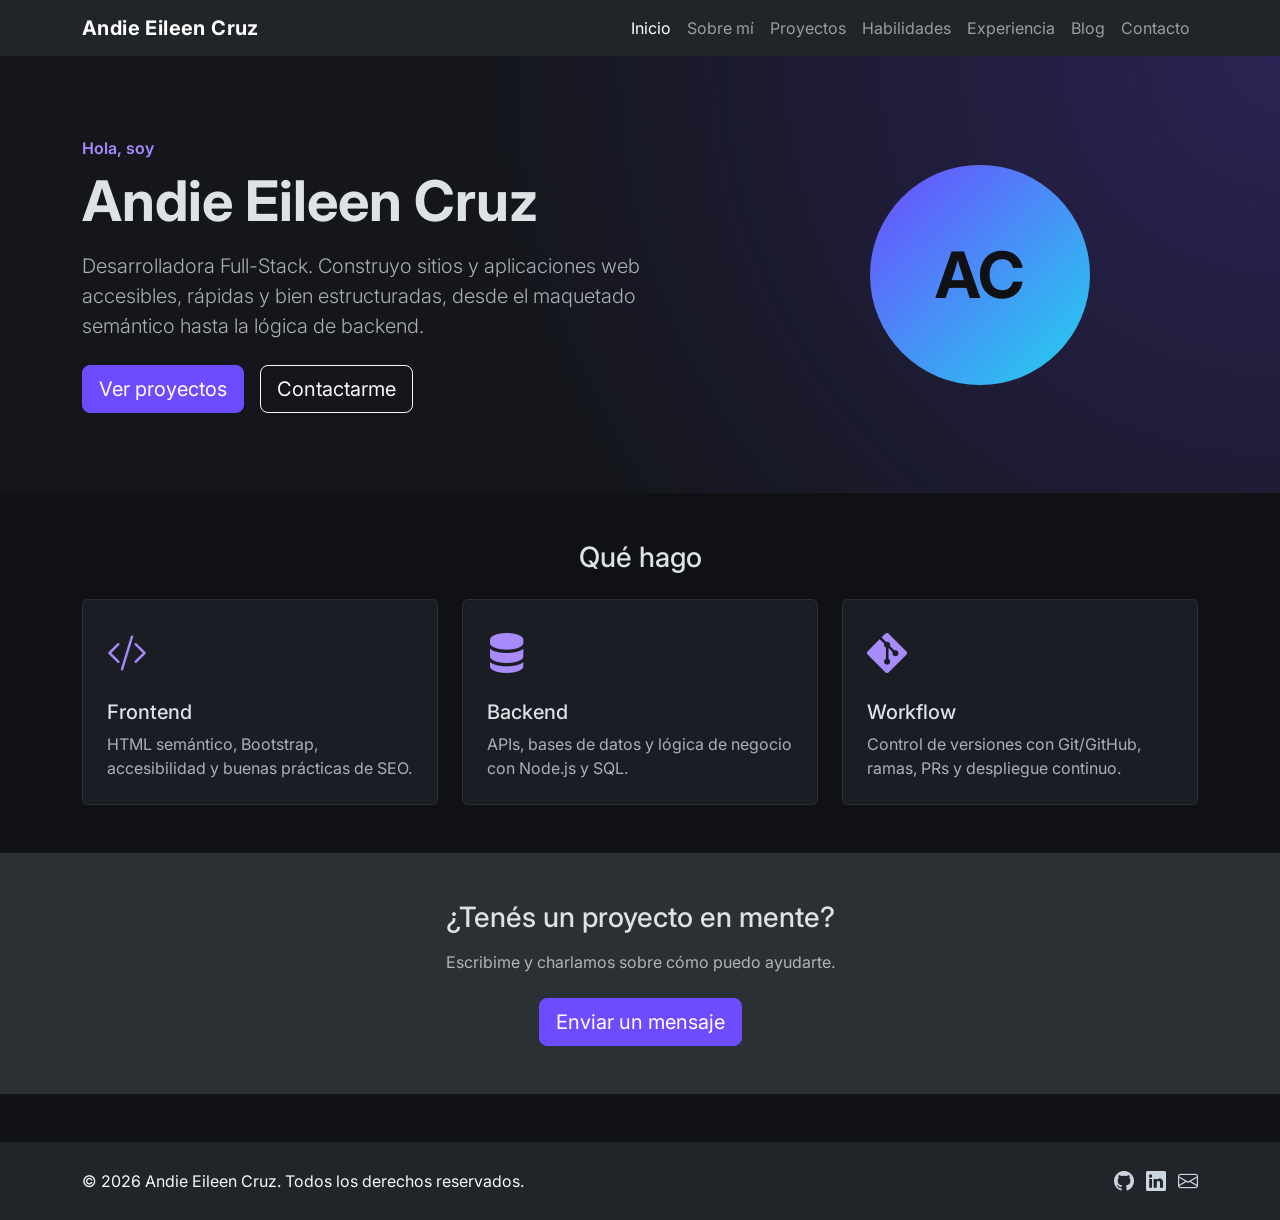
==== index.html @ 9e9cda02 "Maquetar 10 vistas del portfolio con Bootstrap y accesibilidad Se agregan las 10 vistas en HTML5 sem" ====
<!doctype html>
<html lang="es" data-bs-theme="dark">
  <head>
    <meta charset="UTF-8" />
    <meta name="viewport" content="width=device-width, initial-scale=1" />
    <title>Andie Eileen Cruz | Desarrolladora Full-Stack</title>
    <meta
      name="description"
      content="Portfolio de Andie Eileen Cruz, desarrolladora full-stack. Proyectos, habilidades, experiencia y contacto."
    />
    <meta name="author" content="Andie Eileen Cruz" />
    <link rel="canonical" href="https://eileencross.github.io/portfolio-tp3/" />
    <meta property="og:type" content="website" />
    <meta property="og:title" content="Andie Eileen Cruz | Desarrolladora Full-Stack" />
    <meta
      property="og:description"
      content="Portfolio de Andie Eileen Cruz, desarrolladora full-stack."
    />
    <link rel="icon" href="img/favicon.svg" type="image/svg+xml" />
    <link rel="preconnect" href="https://fonts.googleapis.com" />
    <link
      href="https://fonts.googleapis.com/css2?family=Inter:wght@400;500;700;800&display=swap"
      rel="stylesheet"
    />
    <link
      href="https://cdn.jsdelivr.net/npm/bootstrap@5.3.3/dist/css/bootstrap.min.css"
      rel="stylesheet"
    />
    <link
      href="https://cdn.jsdelivr.net/npm/bootstrap-icons@1.11.3/font/bootstrap-icons.min.css"
      rel="stylesheet"
    />
    <link href="css/style.css" rel="stylesheet" />
  </head>
  <body>
    <a class="skip-link" href="#main-content">Saltar al contenido principal</a>

    <header>
      <nav
        class="navbar navbar-expand-lg navbar-dark bg-dark sticky-top"
        aria-label="Navegación principal"
      >
        <div class="container">
          <a class="navbar-brand" href="index.html">Andie Eileen Cruz</a>
          <button
            class="navbar-toggler"
            type="button"
            data-bs-toggle="collapse"
            data-bs-target="#navMenu"
            aria-controls="navMenu"
            aria-expanded="false"
            aria-label="Abrir menú de navegación"
          >
            <span class="navbar-toggler-icon"></span>
          </button>
          <div class="collapse navbar-collapse" id="navMenu">
            <ul class="navbar-nav ms-auto">
              <li class="nav-item"><a class="nav-link" href="index.html">Inicio</a></li>
              <li class="nav-item"><a class="nav-link" href="about.html">Sobre mí</a></li>
              <li class="nav-item"><a class="nav-link" href="projects.html">Proyectos</a></li>
              <li class="nav-item"><a class="nav-link" href="skills.html">Habilidades</a></li>
              <li class="nav-item"><a class="nav-link" href="experience.html">Experiencia</a></li>
              <li class="nav-item"><a class="nav-link" href="blog.html">Blog</a></li>
              <li class="nav-item"><a class="nav-link" href="contact.html">Contacto</a></li>
            </ul>
          </div>
        </div>
      </nav>
    </header>

    <main id="main-content">
      <section class="hero">
        <div class="container">
          <div class="row align-items-center g-5">
            <div class="col-lg-7">
              <p class="text-accent fw-semibold mb-2">Hola, soy</p>
              <h1 class="display-4 fw-bold mb-3">Andie Eileen Cruz</h1>
              <p class="lead text-body-secondary mb-4">
                Desarrolladora Full-Stack. Construyo sitios y aplicaciones web accesibles, rápidas y
                bien estructuradas, desde el maquetado semántico hasta la lógica de backend.
              </p>
              <div class="d-flex flex-wrap gap-3">
                <a href="projects.html" class="btn btn-accent btn-lg">Ver proyectos</a>
                <a href="contact.html" class="btn btn-outline-light btn-lg">Contactarme</a>
              </div>
            </div>
            <div class="col-lg-5 text-center">
              <div class="avatar-placeholder mx-auto" aria-hidden="true">AC</div>
            </div>
          </div>
        </div>
      </section>

      <section class="py-5" aria-labelledby="highlights-heading">
        <div class="container">
          <h2 id="highlights-heading" class="h3 mb-4 text-center">Qué hago</h2>
          <div class="row g-4">
            <div class="col-md-4">
              <div class="card h-100 p-4">
                <i class="bi bi-code-slash fs-1 text-accent mb-3" aria-hidden="true"></i>
                <h3 class="h5">Frontend</h3>
                <p class="text-body-secondary mb-0">
                  HTML semántico, Bootstrap, accesibilidad y buenas prácticas de SEO.
                </p>
              </div>
            </div>
            <div class="col-md-4">
              <div class="card h-100 p-4">
                <i class="bi bi-server fs-1 text-accent mb-3" aria-hidden="true"></i>
                <h3 class="h5">Backend</h3>
                <p class="text-body-secondary mb-0">
                  APIs, bases de datos y lógica de negocio con Node.js y SQL.
                </p>
              </div>
            </div>
            <div class="col-md-4">
              <div class="card h-100 p-4">
                <i class="bi bi-git fs-1 text-accent mb-3" aria-hidden="true"></i>
                <h3 class="h5">Workflow</h3>
                <p class="text-body-secondary mb-0">
                  Control de versiones con Git/GitHub, ramas, PRs y despliegue continuo.
                </p>
              </div>
            </div>
          </div>
        </div>
      </section>

      <section class="py-5 bg-body-tertiary" aria-labelledby="cta-heading">
        <div class="container text-center">
          <h2 id="cta-heading" class="h3 mb-3">¿Tenés un proyecto en mente?</h2>
          <p class="text-body-secondary mb-4">Escribime y charlamos sobre cómo puedo ayudarte.</p>
          <a href="contact.html" class="btn btn-accent btn-lg">Enviar un mensaje</a>
        </div>
      </section>
    </main>

    <footer class="bg-dark text-light py-4 mt-5">
      <div
        class="container d-flex flex-column flex-md-row justify-content-between align-items-center gap-3"
      >
        <p class="mb-0">
          &copy;
          <span id="current-year"></span>
          Andie Eileen Cruz. Todos los derechos reservados.
        </p>
        <ul class="list-inline mb-0">
          <li class="list-inline-item">
            <a
              href="https://github.com/"
              target="_blank"
              rel="noopener noreferrer"
              aria-label="Perfil de GitHub"
            >
              <i class="bi bi-github fs-5"></i>
            </a>
          </li>
          <li class="list-inline-item">
            <a
              href="https://www.linkedin.com/"
              target="_blank"
              rel="noopener noreferrer"
              aria-label="Perfil de LinkedIn"
            >
              <i class="bi bi-linkedin fs-5"></i>
            </a>
          </li>
          <li class="list-inline-item">
            <a href="mailto:tu-email@ejemplo.com" aria-label="Enviar correo electrónico">
              <i class="bi bi-envelope fs-5"></i>
            </a>
          </li>
        </ul>
      </div>
    </footer>

    <script src="https://cdn.jsdelivr.net/npm/bootstrap@5.3.3/dist/js/bootstrap.bundle.min.js"></script>
    <script src="js/script.js"></script>
  </body>
</html>
---- css/style.css ----
/* Portfolio Andie Eileen Cruz — estilos personalizados sobre Bootstrap 5 */

:root {
  --accent: #6d4bff; /* WCAG AA: 5.12:1 con texto blanco (#7c5cff daba 4.34:1) */
  --accent-light: #a78bfa;
  --bg-elevated: #1a1d24;
  --bg-surface: #14161b;
}

html {
  scroll-behavior: smooth;
}

body {
  font-family:
    "Inter",
    system-ui,
    -apple-system,
    sans-serif;
  background-color: #0f1115;
}

/* Enlace "saltar al contenido" para accesibilidad por teclado */
.skip-link {
  position: absolute;
  top: -100px;
  left: 0;
  z-index: 2000;
  padding: 0.75rem 1.25rem;
  background: var(--accent);
  color: #fff;
  border-radius: 0 0 0.5rem 0;
}

.skip-link:focus {
  top: 0;
}

/* Foco visible siempre, no se remueve el outline por accesibilidad */
a:focus-visible,
button:focus-visible,
input:focus-visible,
textarea:focus-visible,
select:focus-visible {
  outline: 3px solid var(--accent-light);
  outline-offset: 2px;
}

.navbar-brand {
  font-weight: 700;
  letter-spacing: 0.02em;
}

.text-accent {
  color: var(--accent-light) !important;
}

.bg-accent {
  background-color: var(--accent) !important;
}

.btn-accent {
  background-color: var(--accent);
  border-color: var(--accent);
  color: #fff;
}

.btn-accent:hover,
.btn-accent:focus {
  background-color: var(--accent-light);
  border-color: var(--accent-light);
  color: #0f1115;
}

.hero {
  padding: 5rem 0;
  background:
    radial-gradient(circle at top right, rgba(109, 75, 255, 0.25), transparent 60%),
    var(--bg-surface);
}

.avatar-placeholder {
  width: 220px;
  height: 220px;
  border-radius: 50%;
  background: linear-gradient(135deg, var(--accent), #22d3ee);
  display: flex;
  align-items: center;
  justify-content: center;
  font-size: 4rem;
  font-weight: 700;
  color: #0f1115;
}

.card {
  background-color: var(--bg-elevated);
  border: 1px solid rgba(255, 255, 255, 0.08);
  transition:
    transform 0.2s ease,
    border-color 0.2s ease;
}

.card:hover,
.card:focus-within {
  transform: translateY(-4px);
  border-color: var(--accent);
}

.skill-badge {
  background-color: var(--bg-elevated);
  border: 1px solid rgba(255, 255, 255, 0.1);
}

.timeline {
  border-left: 3px solid var(--accent);
  padding-left: 1.5rem;
}

.timeline-item {
  position: relative;
  margin-bottom: 2rem;
}

.timeline-item::before {
  content: "";
  position: absolute;
  left: -1.94rem;
  top: 0.25rem;
  width: 14px;
  height: 14px;
  border-radius: 50%;
  background: var(--accent);
}

footer a {
  color: #cbd5e1;
}

footer a:hover {
  color: var(--accent-light);
}

.error-code {
  font-size: 7rem;
  font-weight: 800;
  color: var(--accent);
  line-height: 1;
}
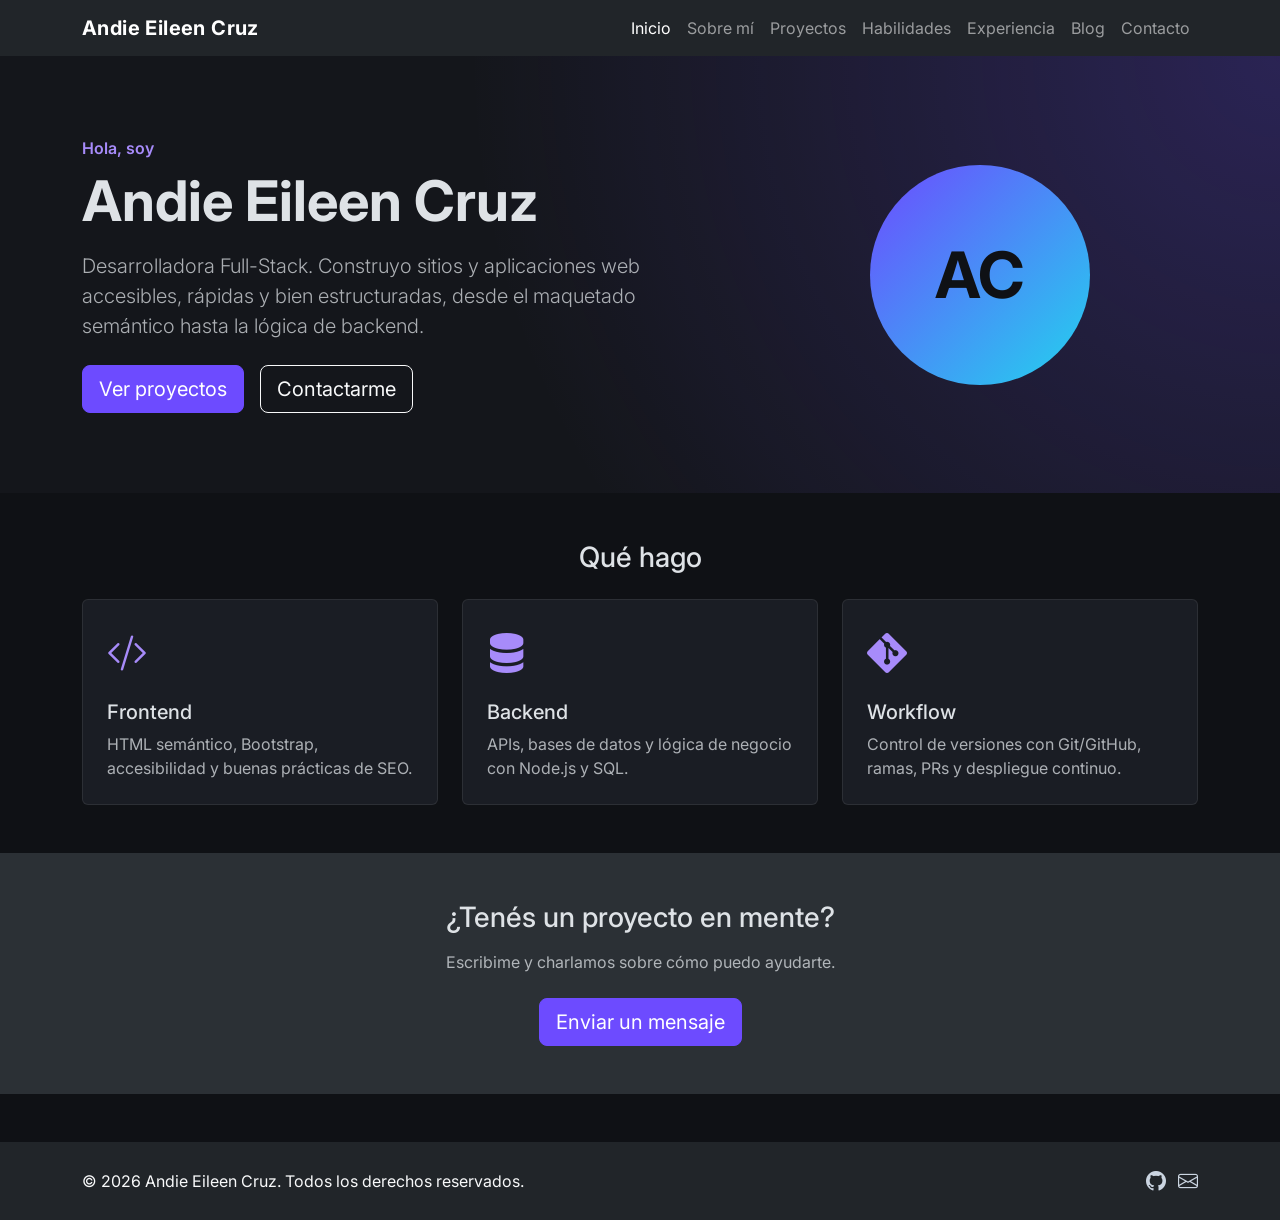
==== commit 4b04a026: "Completar datos reales de contacto y quitar LinkedIn sin usar Actualiza el email, GitHub y ubicacion" ====
--- a/index.html
+++ b/index.html
@@ -147,7 +147,7 @@
         <ul class="list-inline mb-0">
           <li class="list-inline-item">
             <a
-              href="https://github.com/"
+              href="https://github.com/eileencross"
               target="_blank"
               rel="noopener noreferrer"
               aria-label="Perfil de GitHub"
@@ -156,17 +156,7 @@
             </a>
           </li>
           <li class="list-inline-item">
-            <a
-              href="https://www.linkedin.com/"
-              target="_blank"
-              rel="noopener noreferrer"
-              aria-label="Perfil de LinkedIn"
-            >
-              <i class="bi bi-linkedin fs-5"></i>
-            </a>
-          </li>
-          <li class="list-inline-item">
-            <a href="mailto:tu-email@ejemplo.com" aria-label="Enviar correo electrónico">
+            <a href="mailto:andieeileencruz@gmail.com" aria-label="Enviar correo electrónico">
               <i class="bi bi-envelope fs-5"></i>
             </a>
           </li>
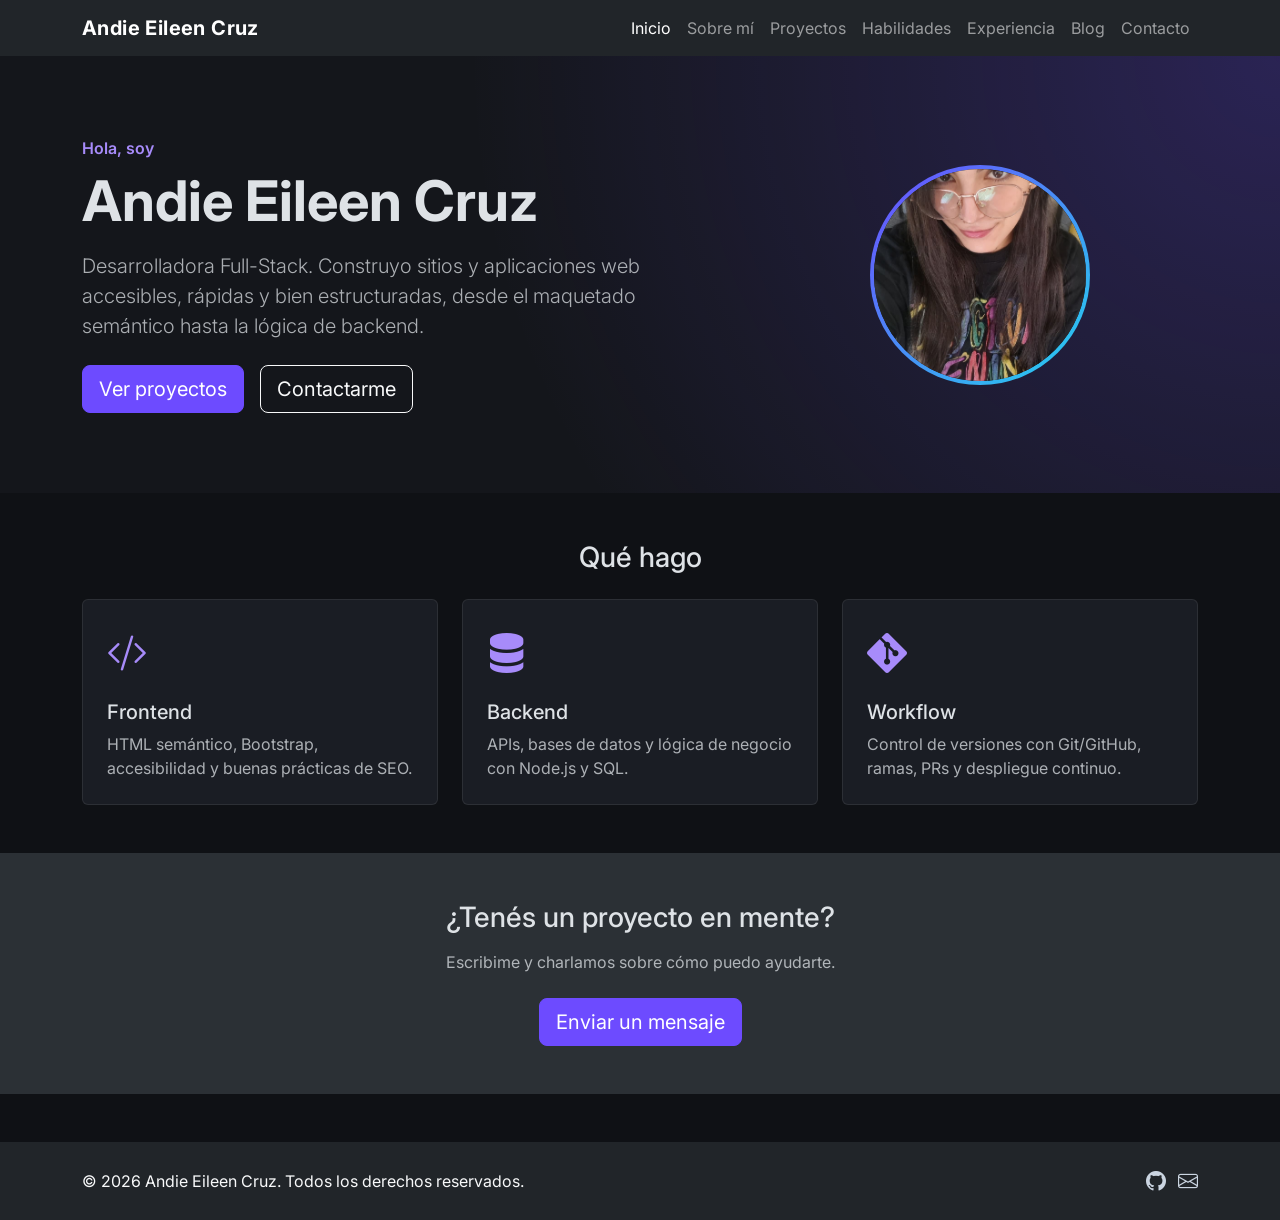
==== commit 28db4210: "Reemplazar placeholder de avatar por foto de perfil real Se agrega la foto en img-perfil/ y se usa e" ====
--- a/index.html
+++ b/index.html
@@ -85,7 +85,13 @@
               </div>
             </div>
             <div class="col-lg-5 text-center">
-              <div class="avatar-placeholder mx-auto" aria-hidden="true">AC</div>
+              <img
+                src="img-perfil/img-perfil.jpeg"
+                alt="Foto de perfil de Andie Eileen Cruz"
+                class="avatar-photo mx-auto d-block"
+                width="220"
+                height="220"
+              />
             </div>
           </div>
         </div>
--- a/css/style.css
+++ b/css/style.css
@@ -79,17 +79,16 @@
     var(--bg-surface);
 }
 
-.avatar-placeholder {
+.avatar-photo {
   width: 220px;
   height: 220px;
   border-radius: 50%;
-  background: linear-gradient(135deg, var(--accent), #22d3ee);
-  display: flex;
-  align-items: center;
-  justify-content: center;
-  font-size: 4rem;
-  font-weight: 700;
-  color: #0f1115;
+  object-fit: cover;
+  object-position: center 45%;
+  border: 4px solid transparent;
+  background:
+    linear-gradient(var(--bg-surface), var(--bg-surface)) padding-box,
+    linear-gradient(135deg, var(--accent), #22d3ee) border-box;
 }
 
 .card {
